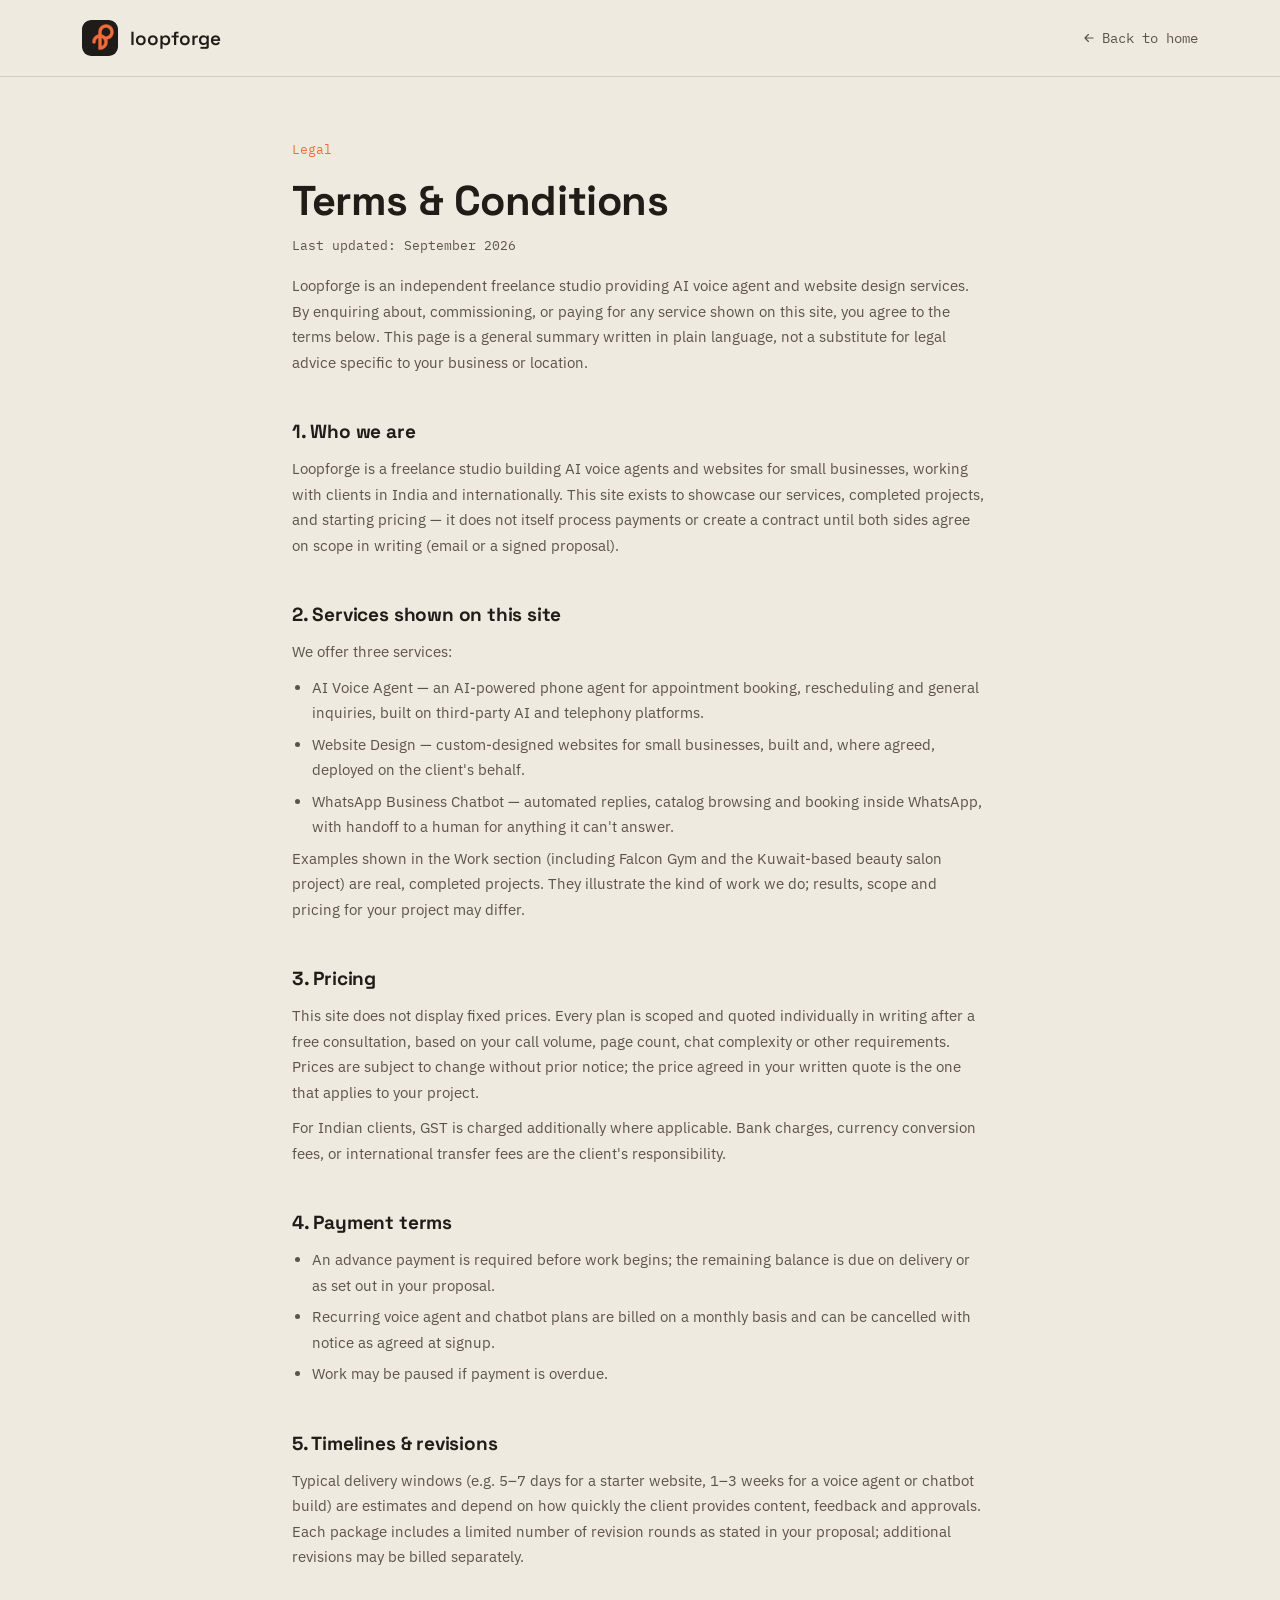
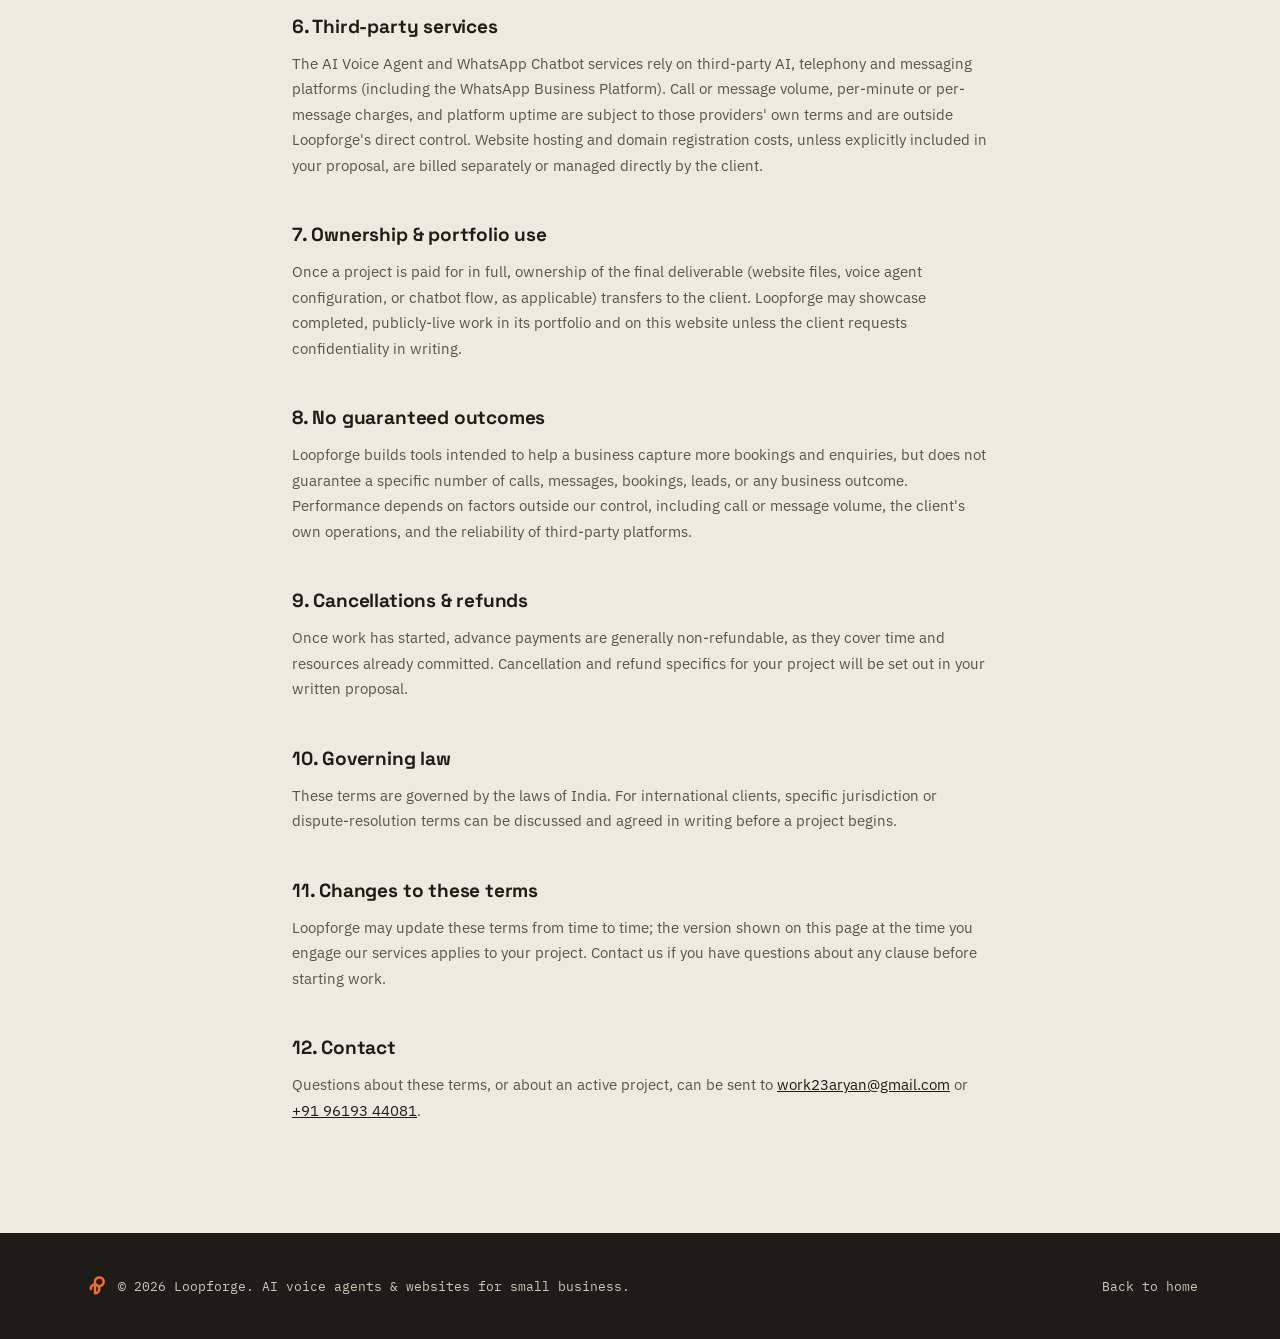
==== terms.html @ e106401a "Add Loop-Forge.ai website files" ====
<!doctype html>
<html lang="en">
<head>
<meta charset="utf-8">
<meta name="viewport" content="width=device-width, initial-scale=1">
<title>Terms &amp; Conditions — Loopforge</title>
<meta name="robots" content="index, follow">
<link rel="icon" href="images/logo.png">
<link rel="preconnect" href="https://fonts.googleapis.com">
<link href="https://fonts.googleapis.com/css2?family=Space+Grotesk:wght@500;600;700&family=IBM+Plex+Sans:wght@400;500;600&family=IBM+Plex+Mono:wght@400;500&display=swap" rel="stylesheet">
<link rel="stylesheet" href="styles.css">
<style>
  h2.tsec{font-size:19px;margin-bottom:12px;margin-top:44px;font-family:'Space Grotesk',sans-serif;}
  p.tbody{font-size:15px;line-height:1.7;color:var(--ink-soft);margin-bottom:10px;}
  ul.tlist{margin:10px 0 0;padding-left:20px;}
  ul.tlist li{font-size:15px;line-height:1.7;color:var(--ink-soft);margin-bottom:6px;}
</style>
</head>
<body>

<header class="lf-nav">
  <div class="wrap" style="display:flex;align-items:center;justify-content:space-between;height:76px;">
    <a href="index.html" style="display:flex;align-items:center;gap:12px;">
      <img src="images/logo.png" alt="Loopforge" width="36" height="36" style="border-radius:9px;">
      <span style="font-family:'Space Grotesk',sans-serif;font-weight:600;font-size:19px;color:var(--ink);">loopforge</span>
    </a>
    <a href="index.html" class="mono" style="font-size:13.5px;color:var(--ink-soft);display:flex;align-items:center;gap:6px;">
      <svg width="14" height="14" viewBox="0 0 24 24" fill="none"><path d="M19 12H5M5 12l6-6M5 12l6 6" stroke="currentColor" stroke-width="2" stroke-linecap="round" stroke-linejoin="round"/></svg>
      Back to home
    </a>
  </div>
</header>

<main class="wrap-narrow" style="padding-top:64px;padding-bottom:100px;">
  <p class="eyebrow" style="margin-bottom:16px;">Legal</p>
  <h1 style="font-size:clamp(1.8rem,3vw + 1rem,2.6rem);margin-bottom:10px;">Terms &amp; Conditions</h1>
  <p class="mono" style="font-size:12.5px;color:var(--ink-soft);margin-bottom:6px;">Last updated: September 2026</p>
  <p class="tbody" style="margin-top:20px;">Loopforge is an independent freelance studio providing AI voice agent and website design services. By enquiring about, commissioning, or paying for any service shown on this site, you agree to the terms below. This page is a general summary written in plain language, not a substitute for legal advice specific to your business or location.</p>

  <h2 class="tsec">1. Who we are</h2>
  <p class="tbody">Loopforge is a freelance studio building AI voice agents and websites for small businesses, working with clients in India and internationally. This site exists to showcase our services, completed projects, and starting pricing — it does not itself process payments or create a contract until both sides agree on scope in writing (email or a signed proposal).</p>

  <h2 class="tsec">2. Services shown on this site</h2>
  <p class="tbody">We offer three services:</p>
  <ul class="tlist">
    <li>AI Voice Agent — an AI-powered phone agent for appointment booking, rescheduling and general inquiries, built on third-party AI and telephony platforms.</li>
    <li>Website Design — custom-designed websites for small businesses, built and, where agreed, deployed on the client's behalf.</li>
    <li>WhatsApp Business Chatbot — automated replies, catalog browsing and booking inside WhatsApp, with handoff to a human for anything it can't answer.</li>
  </ul>
  <p class="tbody">Examples shown in the Work section (including Falcon Gym and the Kuwait-based beauty salon project) are real, completed projects. They illustrate the kind of work we do; results, scope and pricing for your project may differ.</p>

  <h2 class="tsec">3. Pricing</h2>
  <p class="tbody">This site does not display fixed prices. Every plan is scoped and quoted individually in writing after a free consultation, based on your call volume, page count, chat complexity or other requirements. Prices are subject to change without prior notice; the price agreed in your written quote is the one that applies to your project.</p>
  <p class="tbody">For Indian clients, GST is charged additionally where applicable. Bank charges, currency conversion fees, or international transfer fees are the client's responsibility.</p>

  <h2 class="tsec">4. Payment terms</h2>
  <ul class="tlist">
    <li>An advance payment is required before work begins; the remaining balance is due on delivery or as set out in your proposal.</li>
    <li>Recurring voice agent and chatbot plans are billed on a monthly basis and can be cancelled with notice as agreed at signup.</li>
    <li>Work may be paused if payment is overdue.</li>
  </ul>

  <h2 class="tsec">5. Timelines &amp; revisions</h2>
  <p class="tbody">Typical delivery windows (e.g. 5–7 days for a starter website, 1–3 weeks for a voice agent or chatbot build) are estimates and depend on how quickly the client provides content, feedback and approvals. Each package includes a limited number of revision rounds as stated in your proposal; additional revisions may be billed separately.</p>

  <h2 class="tsec">6. Third-party services</h2>
  <p class="tbody">The AI Voice Agent and WhatsApp Chatbot services rely on third-party AI, telephony and messaging platforms (including the WhatsApp Business Platform). Call or message volume, per-minute or per-message charges, and platform uptime are subject to those providers' own terms and are outside Loopforge's direct control. Website hosting and domain registration costs, unless explicitly included in your proposal, are billed separately or managed directly by the client.</p>

  <h2 class="tsec">7. Ownership &amp; portfolio use</h2>
  <p class="tbody">Once a project is paid for in full, ownership of the final deliverable (website files, voice agent configuration, or chatbot flow, as applicable) transfers to the client. Loopforge may showcase completed, publicly-live work in its portfolio and on this website unless the client requests confidentiality in writing.</p>

  <h2 class="tsec">8. No guaranteed outcomes</h2>
  <p class="tbody">Loopforge builds tools intended to help a business capture more bookings and enquiries, but does not guarantee a specific number of calls, messages, bookings, leads, or any business outcome. Performance depends on factors outside our control, including call or message volume, the client's own operations, and the reliability of third-party platforms.</p>

  <h2 class="tsec">9. Cancellations &amp; refunds</h2>
  <p class="tbody">Once work has started, advance payments are generally non-refundable, as they cover time and resources already committed. Cancellation and refund specifics for your project will be set out in your written proposal.</p>

  <h2 class="tsec">10. Governing law</h2>
  <p class="tbody">These terms are governed by the laws of India. For international clients, specific jurisdiction or dispute-resolution terms can be discussed and agreed in writing before a project begins.</p>

  <h2 class="tsec">11. Changes to these terms</h2>
  <p class="tbody">Loopforge may update these terms from time to time; the version shown on this page at the time you engage our services applies to your project. Contact us if you have questions about any clause before starting work.</p>

  <h2 class="tsec">12. Contact</h2>
  <p class="tbody">Questions about these terms, or about an active project, can be sent to <a href="mailto:work23aryan@gmail.com" style="text-decoration:underline;color:var(--ink);">work23aryan@gmail.com</a> or <a href="tel:+919619344081" style="text-decoration:underline;color:var(--ink);">+91 96193 44081</a>.</p>
</main>

<footer style="background:var(--ember);padding:40px 0;">
  <div class="wrap" style="display:flex;justify-content:space-between;align-items:center;flex-wrap:wrap;gap:16px;">
    <div style="display:flex;align-items:center;gap:10px;">
      <img src="images/logo.png" alt="Loopforge" width="26" height="26" style="border-radius:7px;">
      <span class="mono" style="font-size:13px;color:var(--bone-soft);">© 2026 Loopforge. AI voice agents &amp; websites for small business.</span>
    </div>
    <a href="index.html" class="mono" style="font-size:12.5px;color:var(--bone-soft);">Back to home</a>
  </div>
</footer>

<script src="script.js"></script>
</body>
</html>
---- styles.css ----
/* ==========================================================================
   Loopforge — stylesheet
   ========================================================================== */

:root{
  --ember:#1F1B18;
  --ember-2:#282320;
  --ember-3:#332C27;
  --paper:#EFEAE0;
  --paper-2:#E4DCCB;
  --card:#FBF9F3;
  --forge:#F26B3A;
  --forge-dim:#C8512A;
  --sun:#C99A3E;
  --sun-dim:#B08430;
  --signal:#2F8F7C;
  --signal-bright:#4FB8A2;
  --ink:#211C18;
  --ink-soft:#5B534B;
  --bone:#F7F4EC;
  --bone-soft:#CFC7BA;
  --line-dark:rgba(247,244,236,0.14);
  --line-light:rgba(33,28,24,0.14);
  --radius:14px;
}

html[data-theme="dark"]{
  --ember:#141110;
  --ember-2:#1C1815;
  --ember-3:#26201B;
  --paper:#201A16;
  --paper-2:#170F0A;
  --card:#2C251F;
  --ink:#F3EEE4;
  --ink-soft:#B9AFA0;
  --line-light:rgba(247,244,236,0.14);
  --line-dark:rgba(247,244,236,0.08);
}

*{box-sizing:border-box;}

html{scroll-behavior:smooth;}

body{
  margin:0;
  background:var(--paper);
  color:var(--ink);
  font-family:'IBM Plex Sans',sans-serif;
}

/* smooth crossfade between light/dark */
body, body *{
  transition:background-color .35s ease, border-color .35s ease, color .35s ease, box-shadow .35s ease;
}

h1,h2,h3,h4{font-family:'Space Grotesk',sans-serif;margin:0;letter-spacing:-0.01em;}
p{margin:0;}
a{color:inherit;text-decoration:none;}
img{max-width:100%;display:block;}
.mono{font-family:'IBM Plex Mono',monospace;}
button{font-family:'IBM Plex Sans',sans-serif;cursor:pointer;}
::selection{background:var(--forge);color:var(--bone);}

.wrap{max-width:1180px;margin:0 auto;padding-left:32px;padding-right:32px;}
.wrap-narrow{max-width:760px;margin:0 auto;padding-left:32px;padding-right:32px;}
.eyebrow{font-family:'IBM Plex Mono',monospace;font-size:13px;color:var(--forge);}

/* buttons */
.btn{display:inline-flex;align-items:center;justify-content:center;gap:8px;padding:14px 26px;border-radius:999px;font-size:15px;font-weight:600;border:1.5px solid transparent;white-space:nowrap;transition:transform .15s ease;}
.btn:active{transform:scale(0.97);}
.btn-forge{background:var(--forge);color:var(--bone);}
.btn-signal{background:var(--signal);color:var(--bone);}
.btn-sun{background:var(--sun);color:var(--bone);}
.btn-ghost-dark{background:transparent;color:var(--bone);border-color:var(--line-dark);}
.btn-ghost-light{background:transparent;color:var(--ink);border-color:var(--line-light);}

/* form inputs */
.lf-input{
  padding:14px 16px;border-radius:14px;border:1.5px solid var(--line-light);
  font-size:15px;font-family:'IBM Plex Sans',sans-serif;
  background:var(--card);color:var(--ink);
  transition:box-shadow .2s ease,border-color .2s ease,background-color .3s ease,color .3s ease;
}
.lf-input:focus{outline:none;border-color:var(--forge);box-shadow:0 0 0 4px rgba(242,107,58,0.15);}

/* nav */
.lf-nav{position:sticky;top:0;z-index:40;backdrop-filter:blur(8px);border-bottom:1px solid var(--line-light);background:rgba(239,234,224,0.92);}
html[data-theme="dark"] .lf-nav{background:rgba(32,26,22,0.85);}
.lf-navlink{color:var(--ink);opacity:0.75;}
.lf-navlink:hover{opacity:1;}
.lf-theme-toggle{width:38px;height:38px;border-radius:50%;border:1px solid var(--line-light);background:var(--card);display:flex;align-items:center;justify-content:center;flex-shrink:0;}
.lf-theme-toggle svg{display:block;}
.lf-theme-toggle .lf-icon-moon{display:none;}
html[data-theme="dark"] .lf-theme-toggle .lf-icon-sun{display:none;}
html[data-theme="dark"] .lf-theme-toggle .lf-icon-moon{display:block;}

/* hero mark spin */
.lf-spin{animation:lf-rotate 26s linear infinite;}
@keyframes lf-rotate{from{transform:rotate(0deg);}to{transform:rotate(360deg);}}

/* live pulsing dot */
.lf-live-dot{width:7px;height:7px;border-radius:50%;background:#3ecf8e;position:relative;flex-shrink:0;display:inline-block;}
.lf-live-dot::after{content:'';position:absolute;inset:-5px;border-radius:50%;background:#3ecf8e;opacity:0.55;animation:lf-pulse 1.8s ease-out infinite;}
@keyframes lf-pulse{0%{transform:scale(0.5);opacity:0.55;}100%{transform:scale(2.6);opacity:0;}}

/* work cards */
.lf-work-card{transition:transform .3s ease,box-shadow .3s ease;}
.lf-work-card:hover{transform:translateY(-6px);box-shadow:0 24px 48px -20px rgba(0,0,0,0.4);}

/* incoming-call ring pulse */
.lf-ring{position:absolute;inset:0;border-radius:50%;border:1.5px solid var(--signal-bright);opacity:0;animation:lf-ring-pulse 2.2s ease-out infinite;}
.lf-ring-2{animation-delay:1.1s;}
@keyframes lf-ring-pulse{0%{transform:scale(1);opacity:0.7;}100%{transform:scale(2.1);opacity:0;}}

/* contact form progress segments */
.lf-seg{flex:1;height:5px;border-radius:999px;background:var(--line-light);overflow:hidden;position:relative;}
.lf-seg-fill{position:absolute;top:0;left:0;bottom:0;width:0%;border-radius:999px;background:var(--forge);transition:width .4s cubic-bezier(0.22,1,0.36,1);}
.lf-seg-fill.filled{width:100%;}

.lf-preview-strip{display:flex;align-items:center;gap:10px;padding:13px 15px;border-radius:14px;background:var(--paper);border:1px solid var(--line-light);transition:background .3s ease,border-color .3s ease;}
.lf-preview-strip.filled{background:rgba(242,107,58,0.08);border-color:rgba(242,107,58,0.35);}
.lf-preview-badge{width:24px;height:24px;border-radius:50%;flex-shrink:0;display:flex;align-items:center;justify-content:center;background:var(--line-light);transition:background .3s ease;}
.lf-preview-badge.filled{background:var(--forge);}
.lf-preview-badge svg path{stroke:#9A9186;transition:stroke .3s ease;}
.lf-preview-badge.filled svg path{stroke:#F7F4EC;}

@media (prefers-reduced-motion: reduce){
  .lf-spin,.lf-live-dot::after,.lf-ring{animation:none;}
  .lf-work-card:hover{transform:none;}
}

@media (max-width:900px){
  .lf-hero-grid{grid-template-columns:1fr !important;}
  .lf-hero-grid > div:last-child{margin-top:8px;}
  .lf-service-grid{grid-template-columns:1fr !important;}
  .lf-steps{grid-template-columns:1fr 1fr !important;row-gap:32px;}
  .lf-pricing-grid{grid-template-columns:1fr !important;}
  .lf-work-grid{grid-template-columns:1fr !important;}
  .lf-footer-grid{grid-template-columns:1fr 1fr !important;row-gap:36px;}
}
@media (max-width:860px){
  .wrap,.wrap-narrow{padding-left:20px;padding-right:20px;}
}
@media (max-width:760px){
  .lf-nav-links{display:none;}
}
@media (max-width:640px){
  .lf-contact-grid{grid-template-columns:1fr !important;}
  .lf-steps{grid-template-columns:1fr !important;}
  .lf-footer-grid{grid-template-columns:1fr !important;}
}
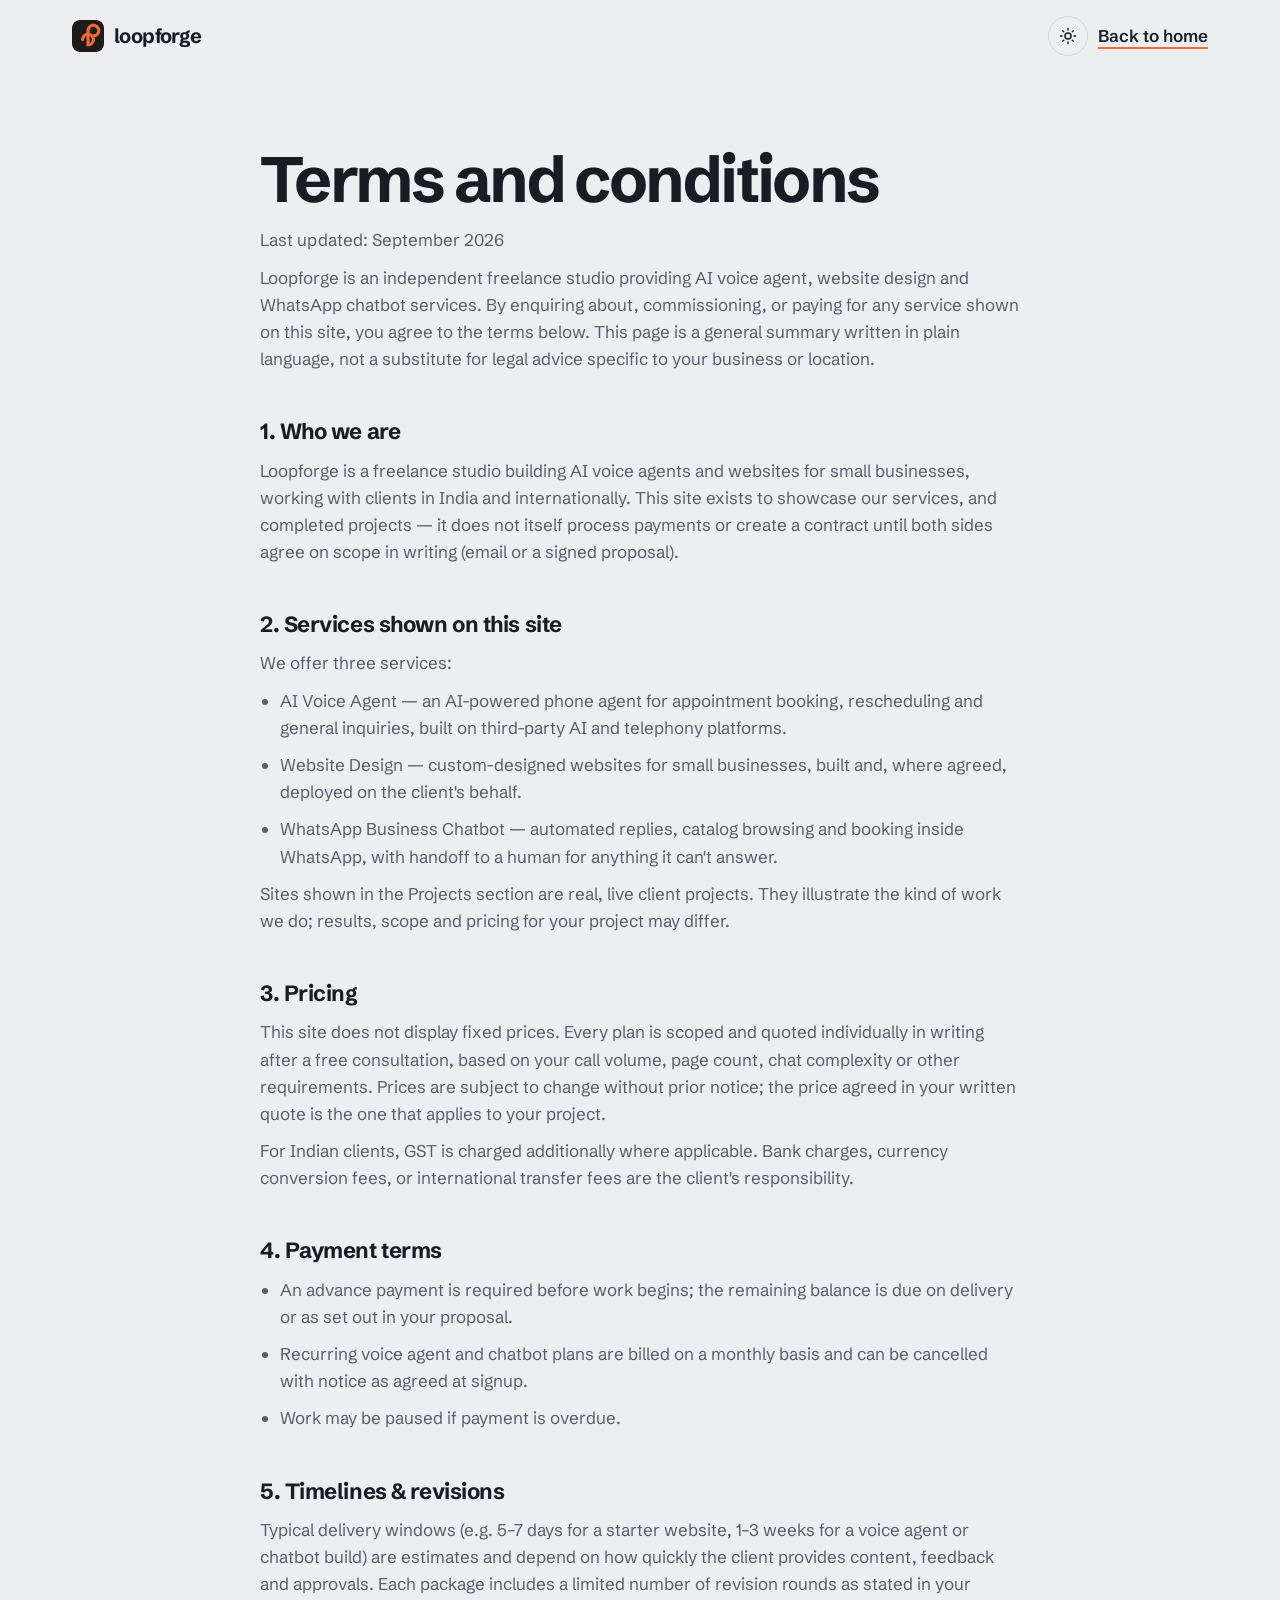
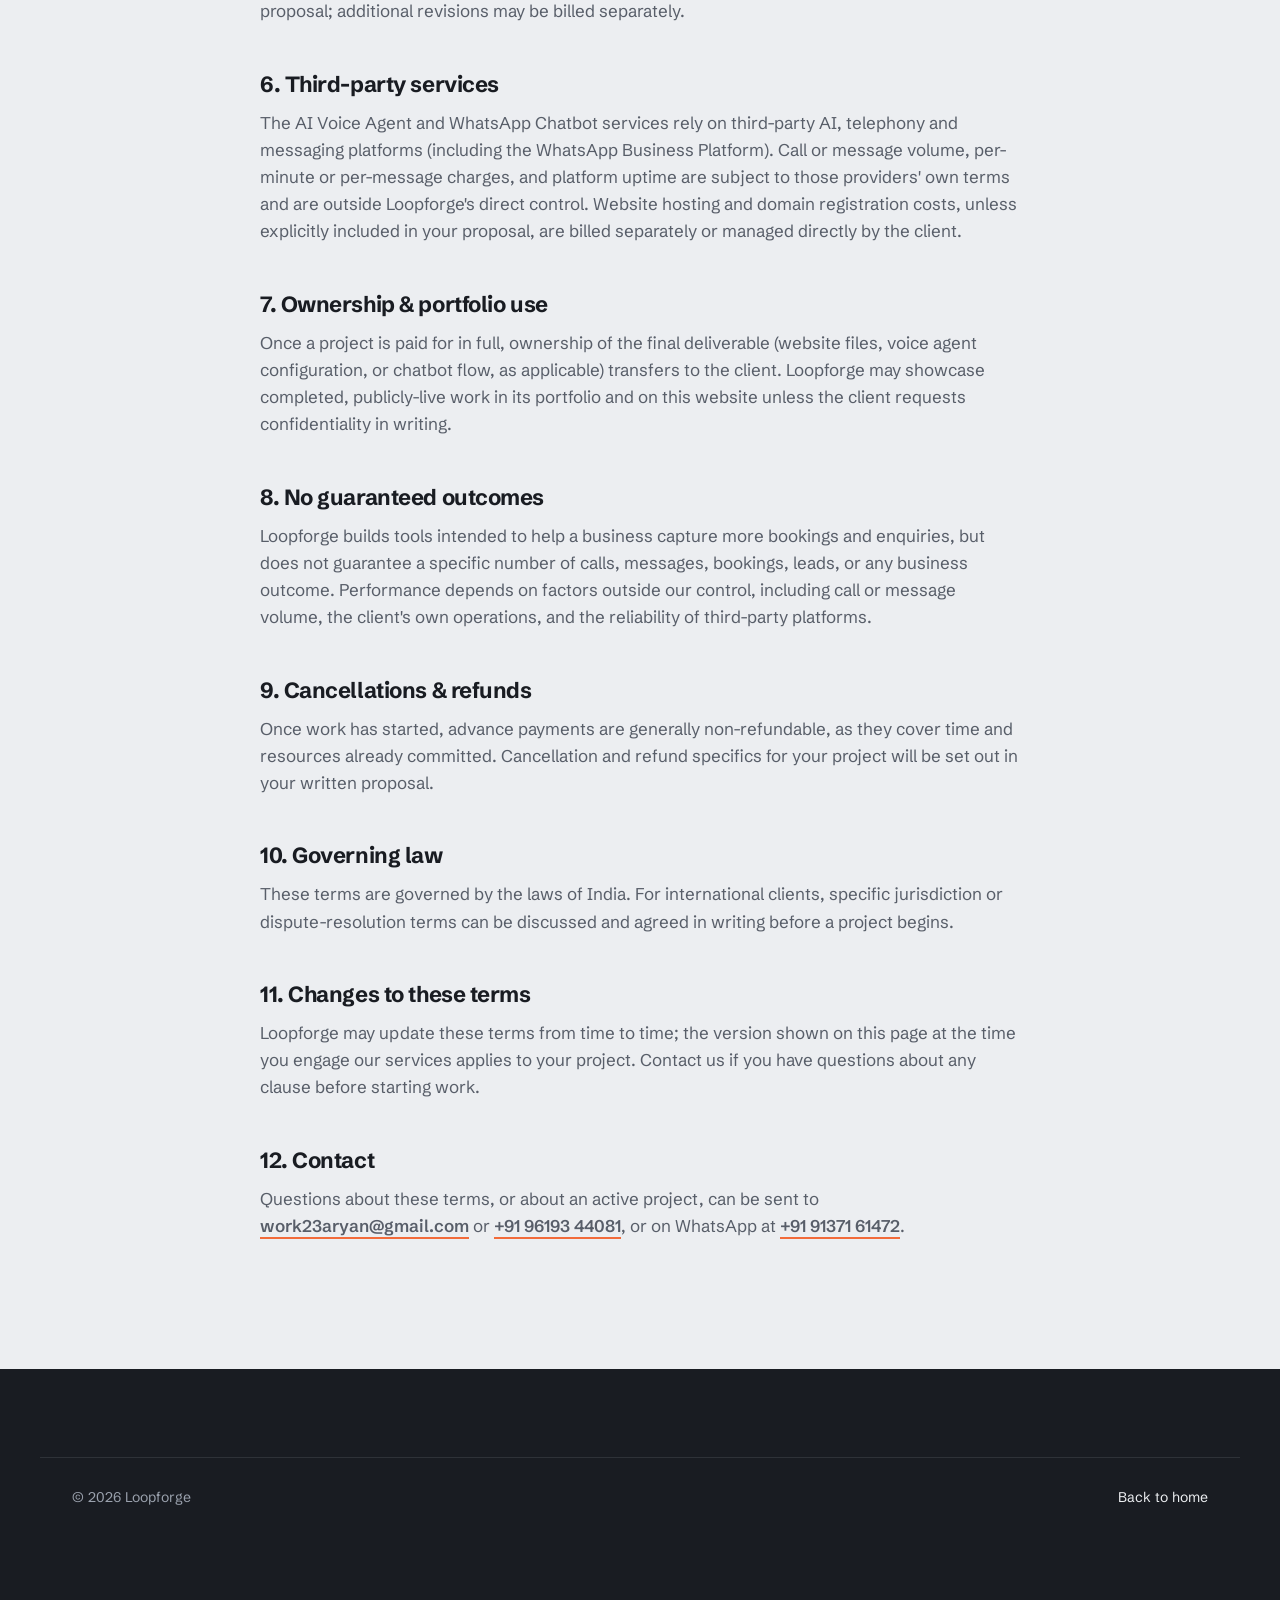
==== commit 5060d7bd: "Redesign site, add live projects, WhatsApp enquiries and SEO/GEO - New minimal design, booking-first" ====
--- a/terms.html
+++ b/terms.html
@@ -3,95 +3,96 @@
 <head>
 <meta charset="utf-8">
 <meta name="viewport" content="width=device-width, initial-scale=1">
-<title>Terms &amp; Conditions — Loopforge</title>
+<title>Terms and Conditions | Loopforge</title>
+<meta name="description" content="Plain-language terms for Loopforge AI voice agent, website design and WhatsApp chatbot projects: pricing, payment, timelines, ownership and refunds.">
+<link rel="canonical" href="https://loopforge.ai/terms.html">
 <meta name="robots" content="index, follow">
-<link rel="icon" href="images/logo.png">
+<link rel="icon" href="images/logo.png" type="image/png">
 <link rel="preconnect" href="https://fonts.googleapis.com">
-<link href="https://fonts.googleapis.com/css2?family=Space+Grotesk:wght@500;600;700&family=IBM+Plex+Sans:wght@400;500;600&family=IBM+Plex+Mono:wght@400;500&display=swap" rel="stylesheet">
+<link rel="preconnect" href="https://fonts.gstatic.com" crossorigin>
+<link href="https://fonts.googleapis.com/css2?family=Schibsted+Grotesk:wght@400;500;600;700;800&display=swap" rel="stylesheet">
 <link rel="stylesheet" href="styles.css">
-<style>
-  h2.tsec{font-size:19px;margin-bottom:12px;margin-top:44px;font-family:'Space Grotesk',sans-serif;}
-  p.tbody{font-size:15px;line-height:1.7;color:var(--ink-soft);margin-bottom:10px;}
-  ul.tlist{margin:10px 0 0;padding-left:20px;}
-  ul.tlist li{font-size:15px;line-height:1.7;color:var(--ink-soft);margin-bottom:6px;}
-</style>
+<script>
+  (function () {
+    var t = null;
+    try { t = localStorage.getItem("loopforge-theme"); } catch (e) {}
+    if (t !== "dark" && t !== "light") t = matchMedia("(prefers-color-scheme: dark)").matches ? "dark" : "light";
+    document.documentElement.setAttribute("data-theme", t);
+  })();
+</script>
 </head>
 <body>
 
-<header class="lf-nav">
-  <div class="wrap" style="display:flex;align-items:center;justify-content:space-between;height:76px;">
-    <a href="index.html" style="display:flex;align-items:center;gap:12px;">
-      <img src="images/logo.png" alt="Loopforge" width="36" height="36" style="border-radius:9px;">
-      <span style="font-family:'Space Grotesk',sans-serif;font-weight:600;font-size:19px;color:var(--ink);">loopforge</span>
-    </a>
-    <a href="index.html" class="mono" style="font-size:13.5px;color:var(--ink-soft);display:flex;align-items:center;gap:6px;">
-      <svg width="14" height="14" viewBox="0 0 24 24" fill="none"><path d="M19 12H5M5 12l6-6M5 12l6 6" stroke="currentColor" stroke-width="2" stroke-linecap="round" stroke-linejoin="round"/></svg>
-      Back to home
-    </a>
+<header class="nav">
+  <div class="wrap nav-inner">
+    <a href="index.html" class="brand" aria-label="Loopforge home"><img src="images/logo.png" alt="" width="32" height="32">loopforge</a>
+    <div class="nav-actions">
+      <button type="button" id="theme-toggle" class="theme-toggle" aria-label="Switch light or dark theme">
+        <svg class="i-sun" width="18" height="18" viewBox="0 0 24 24" fill="none" stroke="currentColor" stroke-width="2" stroke-linecap="round" stroke-linejoin="round" aria-hidden="true"><circle cx="12" cy="12" r="4" /><path d="M12 2v2" /><path d="M12 20v2" /><path d="m4.93 4.93 1.41 1.41" /><path d="m17.66 17.66 1.41 1.41" /><path d="M2 12h2" /><path d="M20 12h2" /><path d="m6.34 17.66-1.41 1.41" /><path d="m19.07 4.93-1.41 1.41" /></svg>
+        <svg class="i-moon" width="18" height="18" viewBox="0 0 24 24" fill="none" stroke="currentColor" stroke-width="2" stroke-linecap="round" stroke-linejoin="round" aria-hidden="true"><path d="M12 3a6 6 0 0 0 9 9 9 9 0 1 1-9-9Z" /></svg>
+      </button>
+      <a href="index.html" class="link">Back to home</a>
+    </div>
   </div>
 </header>
 
-<main class="wrap-narrow" style="padding-top:64px;padding-bottom:100px;">
-  <p class="eyebrow" style="margin-bottom:16px;">Legal</p>
-  <h1 style="font-size:clamp(1.8rem,3vw + 1rem,2.6rem);margin-bottom:10px;">Terms &amp; Conditions</h1>
-  <p class="mono" style="font-size:12.5px;color:var(--ink-soft);margin-bottom:6px;">Last updated: September 2026</p>
-  <p class="tbody" style="margin-top:20px;">Loopforge is an independent freelance studio providing AI voice agent and website design services. By enquiring about, commissioning, or paying for any service shown on this site, you agree to the terms below. This page is a general summary written in plain language, not a substitute for legal advice specific to your business or location.</p>
+<main class="wrap narrow legal">
+  <h1>Terms and conditions</h1>
+  <p>Last updated: September 2026</p>
+  <p>Loopforge is an independent freelance studio providing AI voice agent, website design and WhatsApp chatbot services. By enquiring about, commissioning, or paying for any service shown on this site, you agree to the terms below. This page is a general summary written in plain language, not a substitute for legal advice specific to your business or location.</p>
 
-  <h2 class="tsec">1. Who we are</h2>
-  <p class="tbody">Loopforge is a freelance studio building AI voice agents and websites for small businesses, working with clients in India and internationally. This site exists to showcase our services, completed projects, and starting pricing — it does not itself process payments or create a contract until both sides agree on scope in writing (email or a signed proposal).</p>
+  <h2>1. Who we are</h2>
+  <p>Loopforge is a freelance studio building AI voice agents and websites for small businesses, working with clients in India and internationally. This site exists to showcase our services, and completed projects — it does not itself process payments or create a contract until both sides agree on scope in writing (email or a signed proposal).</p>
 
-  <h2 class="tsec">2. Services shown on this site</h2>
-  <p class="tbody">We offer three services:</p>
-  <ul class="tlist">
+  <h2>2. Services shown on this site</h2>
+  <p>We offer three services:</p>
+  <ul>
     <li>AI Voice Agent — an AI-powered phone agent for appointment booking, rescheduling and general inquiries, built on third-party AI and telephony platforms.</li>
     <li>Website Design — custom-designed websites for small businesses, built and, where agreed, deployed on the client's behalf.</li>
     <li>WhatsApp Business Chatbot — automated replies, catalog browsing and booking inside WhatsApp, with handoff to a human for anything it can't answer.</li>
   </ul>
-  <p class="tbody">Examples shown in the Work section (including Falcon Gym and the Kuwait-based beauty salon project) are real, completed projects. They illustrate the kind of work we do; results, scope and pricing for your project may differ.</p>
+  <p>Sites shown in the Projects section are real, live client projects. They illustrate the kind of work we do; results, scope and pricing for your project may differ.</p>
 
-  <h2 class="tsec">3. Pricing</h2>
-  <p class="tbody">This site does not display fixed prices. Every plan is scoped and quoted individually in writing after a free consultation, based on your call volume, page count, chat complexity or other requirements. Prices are subject to change without prior notice; the price agreed in your written quote is the one that applies to your project.</p>
-  <p class="tbody">For Indian clients, GST is charged additionally where applicable. Bank charges, currency conversion fees, or international transfer fees are the client's responsibility.</p>
+  <h2>3. Pricing</h2>
+  <p>This site does not display fixed prices. Every plan is scoped and quoted individually in writing after a free consultation, based on your call volume, page count, chat complexity or other requirements. Prices are subject to change without prior notice; the price agreed in your written quote is the one that applies to your project.</p>
+  <p>For Indian clients, GST is charged additionally where applicable. Bank charges, currency conversion fees, or international transfer fees are the client's responsibility.</p>
 
-  <h2 class="tsec">4. Payment terms</h2>
-  <ul class="tlist">
+  <h2>4. Payment terms</h2>
+  <ul>
     <li>An advance payment is required before work begins; the remaining balance is due on delivery or as set out in your proposal.</li>
     <li>Recurring voice agent and chatbot plans are billed on a monthly basis and can be cancelled with notice as agreed at signup.</li>
     <li>Work may be paused if payment is overdue.</li>
   </ul>
 
-  <h2 class="tsec">5. Timelines &amp; revisions</h2>
-  <p class="tbody">Typical delivery windows (e.g. 5–7 days for a starter website, 1–3 weeks for a voice agent or chatbot build) are estimates and depend on how quickly the client provides content, feedback and approvals. Each package includes a limited number of revision rounds as stated in your proposal; additional revisions may be billed separately.</p>
+  <h2>5. Timelines &amp; revisions</h2>
+  <p>Typical delivery windows (e.g. 5–7 days for a starter website, 1–3 weeks for a voice agent or chatbot build) are estimates and depend on how quickly the client provides content, feedback and approvals. Each package includes a limited number of revision rounds as stated in your proposal; additional revisions may be billed separately.</p>
 
-  <h2 class="tsec">6. Third-party services</h2>
-  <p class="tbody">The AI Voice Agent and WhatsApp Chatbot services rely on third-party AI, telephony and messaging platforms (including the WhatsApp Business Platform). Call or message volume, per-minute or per-message charges, and platform uptime are subject to those providers' own terms and are outside Loopforge's direct control. Website hosting and domain registration costs, unless explicitly included in your proposal, are billed separately or managed directly by the client.</p>
+  <h2>6. Third-party services</h2>
+  <p>The AI Voice Agent and WhatsApp Chatbot services rely on third-party AI, telephony and messaging platforms (including the WhatsApp Business Platform). Call or message volume, per-minute or per-message charges, and platform uptime are subject to those providers' own terms and are outside Loopforge's direct control. Website hosting and domain registration costs, unless explicitly included in your proposal, are billed separately or managed directly by the client.</p>
 
-  <h2 class="tsec">7. Ownership &amp; portfolio use</h2>
-  <p class="tbody">Once a project is paid for in full, ownership of the final deliverable (website files, voice agent configuration, or chatbot flow, as applicable) transfers to the client. Loopforge may showcase completed, publicly-live work in its portfolio and on this website unless the client requests confidentiality in writing.</p>
+  <h2>7. Ownership &amp; portfolio use</h2>
+  <p>Once a project is paid for in full, ownership of the final deliverable (website files, voice agent configuration, or chatbot flow, as applicable) transfers to the client. Loopforge may showcase completed, publicly-live work in its portfolio and on this website unless the client requests confidentiality in writing.</p>
 
-  <h2 class="tsec">8. No guaranteed outcomes</h2>
-  <p class="tbody">Loopforge builds tools intended to help a business capture more bookings and enquiries, but does not guarantee a specific number of calls, messages, bookings, leads, or any business outcome. Performance depends on factors outside our control, including call or message volume, the client's own operations, and the reliability of third-party platforms.</p>
+  <h2>8. No guaranteed outcomes</h2>
+  <p>Loopforge builds tools intended to help a business capture more bookings and enquiries, but does not guarantee a specific number of calls, messages, bookings, leads, or any business outcome. Performance depends on factors outside our control, including call or message volume, the client's own operations, and the reliability of third-party platforms.</p>
 
-  <h2 class="tsec">9. Cancellations &amp; refunds</h2>
-  <p class="tbody">Once work has started, advance payments are generally non-refundable, as they cover time and resources already committed. Cancellation and refund specifics for your project will be set out in your written proposal.</p>
+  <h2>9. Cancellations &amp; refunds</h2>
+  <p>Once work has started, advance payments are generally non-refundable, as they cover time and resources already committed. Cancellation and refund specifics for your project will be set out in your written proposal.</p>
 
-  <h2 class="tsec">10. Governing law</h2>
-  <p class="tbody">These terms are governed by the laws of India. For international clients, specific jurisdiction or dispute-resolution terms can be discussed and agreed in writing before a project begins.</p>
+  <h2>10. Governing law</h2>
+  <p>These terms are governed by the laws of India. For international clients, specific jurisdiction or dispute-resolution terms can be discussed and agreed in writing before a project begins.</p>
 
-  <h2 class="tsec">11. Changes to these terms</h2>
-  <p class="tbody">Loopforge may update these terms from time to time; the version shown on this page at the time you engage our services applies to your project. Contact us if you have questions about any clause before starting work.</p>
+  <h2>11. Changes to these terms</h2>
+  <p>Loopforge may update these terms from time to time; the version shown on this page at the time you engage our services applies to your project. Contact us if you have questions about any clause before starting work.</p>
 
-  <h2 class="tsec">12. Contact</h2>
-  <p class="tbody">Questions about these terms, or about an active project, can be sent to <a href="mailto:work23aryan@gmail.com" style="text-decoration:underline;color:var(--ink);">work23aryan@gmail.com</a> or <a href="tel:+919619344081" style="text-decoration:underline;color:var(--ink);">+91 96193 44081</a>.</p>
+  <h2>12. Contact</h2>
+  <p>Questions about these terms, or about an active project, can be sent to <a class="link" href="mailto:work23aryan@gmail.com">work23aryan@gmail.com</a> or <a class="link" href="tel:+919619344081">+91 96193 44081</a>, or on WhatsApp at <a class="link" href="https://wa.me/919137161472" target="_blank" rel="noopener">+91 91371 61472</a>.</p>
 </main>
 
-<footer style="background:var(--ember);padding:40px 0;">
-  <div class="wrap" style="display:flex;justify-content:space-between;align-items:center;flex-wrap:wrap;gap:16px;">
-    <div style="display:flex;align-items:center;gap:10px;">
-      <img src="images/logo.png" alt="Loopforge" width="26" height="26" style="border-radius:7px;">
-      <span class="mono" style="font-size:13px;color:var(--bone-soft);">© 2026 Loopforge. AI voice agents &amp; websites for small business.</span>
-    </div>
-    <a href="index.html" class="mono" style="font-size:12.5px;color:var(--bone-soft);">Back to home</a>
+<footer class="footer">
+  <div class="wrap footer-bottom">
+    <span>© 2026 Loopforge</span>
+    <a href="index.html">Back to home</a>
   </div>
 </footer>
 
--- a/styles.css
+++ b/styles.css
@@ -1,151 +1,329 @@
 /* ==========================================================================
    Loopforge — stylesheet
+   Palette: fog / graphite / forge orange (from the logo). One family: Schibsted Grotesk.
    ========================================================================== */
 
 :root{
-  --ember:#1F1B18;
-  --ember-2:#282320;
-  --ember-3:#332C27;
-  --paper:#EFEAE0;
-  --paper-2:#E4DCCB;
-  --card:#FBF9F3;
+  --bg:#ECEEF1;
+  --surface:#F7F8FA;
+  --ink:#191C22;
+  --ink-soft:#585E69;
+  --line:rgba(25,28,34,0.12);
   --forge:#F26B3A;
-  --forge-dim:#C8512A;
-  --sun:#C99A3E;
-  --sun-dim:#B08430;
-  --signal:#2F8F7C;
-  --signal-bright:#4FB8A2;
-  --ink:#211C18;
-  --ink-soft:#5B534B;
-  --bone:#F7F4EC;
-  --bone-soft:#CFC7BA;
-  --line-dark:rgba(247,244,236,0.14);
-  --line-light:rgba(33,28,24,0.14);
-  --radius:14px;
-}
-
+  --forge-ink:#C24A1D;      /* orange text on light backgrounds (AA) */
+  --live:#1F9D6B;
+  --call-bg:#191C22;
+  --call-ink:#EDEFF2;
+  --call-soft:#9AA1AD;
+  --call-line:rgba(237,239,242,0.1);
+  --radius:18px;
+  --wrap:1200px;
+  color-scheme:light;
+}
 html[data-theme="dark"]{
-  --ember:#141110;
-  --ember-2:#1C1815;
-  --ember-3:#26201B;
-  --paper:#201A16;
-  --paper-2:#170F0A;
-  --card:#2C251F;
-  --ink:#F3EEE4;
-  --ink-soft:#B9AFA0;
-  --line-light:rgba(247,244,236,0.14);
-  --line-dark:rgba(247,244,236,0.08);
-}
-
-*{box-sizing:border-box;}
-
-html{scroll-behavior:smooth;}
-
+  --bg:#121419;
+  --surface:#1A1D24;
+  --ink:#E9EBEF;
+  --ink-soft:#A0A6B1;
+  --line:rgba(233,235,239,0.12);
+  --forge-ink:#FF8A5C;
+  --call-bg:#1E222A;
+  color-scheme:dark;
+}
+
+*,*::before,*::after{box-sizing:border-box;}
+html{scroll-behavior:smooth;scroll-padding-top:84px;}
 body{
-  margin:0;
-  background:var(--paper);
-  color:var(--ink);
-  font-family:'IBM Plex Sans',sans-serif;
-}
-
-/* smooth crossfade between light/dark */
-body, body *{
-  transition:background-color .35s ease, border-color .35s ease, color .35s ease, box-shadow .35s ease;
-}
-
-h1,h2,h3,h4{font-family:'Space Grotesk',sans-serif;margin:0;letter-spacing:-0.01em;}
-p{margin:0;}
-a{color:inherit;text-decoration:none;}
-img{max-width:100%;display:block;}
-.mono{font-family:'IBM Plex Mono',monospace;}
-button{font-family:'IBM Plex Sans',sans-serif;cursor:pointer;}
-::selection{background:var(--forge);color:var(--bone);}
-
-.wrap{max-width:1180px;margin:0 auto;padding-left:32px;padding-right:32px;}
-.wrap-narrow{max-width:760px;margin:0 auto;padding-left:32px;padding-right:32px;}
-.eyebrow{font-family:'IBM Plex Mono',monospace;font-size:13px;color:var(--forge);}
-
-/* buttons */
-.btn{display:inline-flex;align-items:center;justify-content:center;gap:8px;padding:14px 26px;border-radius:999px;font-size:15px;font-weight:600;border:1.5px solid transparent;white-space:nowrap;transition:transform .15s ease;}
-.btn:active{transform:scale(0.97);}
-.btn-forge{background:var(--forge);color:var(--bone);}
-.btn-signal{background:var(--signal);color:var(--bone);}
-.btn-sun{background:var(--sun);color:var(--bone);}
-.btn-ghost-dark{background:transparent;color:var(--bone);border-color:var(--line-dark);}
-.btn-ghost-light{background:transparent;color:var(--ink);border-color:var(--line-light);}
-
-/* form inputs */
-.lf-input{
-  padding:14px 16px;border-radius:14px;border:1.5px solid var(--line-light);
-  font-size:15px;font-family:'IBM Plex Sans',sans-serif;
-  background:var(--card);color:var(--ink);
-  transition:box-shadow .2s ease,border-color .2s ease,background-color .3s ease,color .3s ease;
-}
-.lf-input:focus{outline:none;border-color:var(--forge);box-shadow:0 0 0 4px rgba(242,107,58,0.15);}
-
-/* nav */
-.lf-nav{position:sticky;top:0;z-index:40;backdrop-filter:blur(8px);border-bottom:1px solid var(--line-light);background:rgba(239,234,224,0.92);}
-html[data-theme="dark"] .lf-nav{background:rgba(32,26,22,0.85);}
-.lf-navlink{color:var(--ink);opacity:0.75;}
-.lf-navlink:hover{opacity:1;}
-.lf-theme-toggle{width:38px;height:38px;border-radius:50%;border:1px solid var(--line-light);background:var(--card);display:flex;align-items:center;justify-content:center;flex-shrink:0;}
-.lf-theme-toggle svg{display:block;}
-.lf-theme-toggle .lf-icon-moon{display:none;}
-html[data-theme="dark"] .lf-theme-toggle .lf-icon-sun{display:none;}
-html[data-theme="dark"] .lf-theme-toggle .lf-icon-moon{display:block;}
-
-/* hero mark spin */
-.lf-spin{animation:lf-rotate 26s linear infinite;}
-@keyframes lf-rotate{from{transform:rotate(0deg);}to{transform:rotate(360deg);}}
-
-/* live pulsing dot */
-.lf-live-dot{width:7px;height:7px;border-radius:50%;background:#3ecf8e;position:relative;flex-shrink:0;display:inline-block;}
-.lf-live-dot::after{content:'';position:absolute;inset:-5px;border-radius:50%;background:#3ecf8e;opacity:0.55;animation:lf-pulse 1.8s ease-out infinite;}
-@keyframes lf-pulse{0%{transform:scale(0.5);opacity:0.55;}100%{transform:scale(2.6);opacity:0;}}
-
-/* work cards */
-.lf-work-card{transition:transform .3s ease,box-shadow .3s ease;}
-.lf-work-card:hover{transform:translateY(-6px);box-shadow:0 24px 48px -20px rgba(0,0,0,0.4);}
-
-/* incoming-call ring pulse */
-.lf-ring{position:absolute;inset:0;border-radius:50%;border:1.5px solid var(--signal-bright);opacity:0;animation:lf-ring-pulse 2.2s ease-out infinite;}
-.lf-ring-2{animation-delay:1.1s;}
-@keyframes lf-ring-pulse{0%{transform:scale(1);opacity:0.7;}100%{transform:scale(2.1);opacity:0;}}
-
-/* contact form progress segments */
-.lf-seg{flex:1;height:5px;border-radius:999px;background:var(--line-light);overflow:hidden;position:relative;}
-.lf-seg-fill{position:absolute;top:0;left:0;bottom:0;width:0%;border-radius:999px;background:var(--forge);transition:width .4s cubic-bezier(0.22,1,0.36,1);}
-.lf-seg-fill.filled{width:100%;}
-
-.lf-preview-strip{display:flex;align-items:center;gap:10px;padding:13px 15px;border-radius:14px;background:var(--paper);border:1px solid var(--line-light);transition:background .3s ease,border-color .3s ease;}
-.lf-preview-strip.filled{background:rgba(242,107,58,0.08);border-color:rgba(242,107,58,0.35);}
-.lf-preview-badge{width:24px;height:24px;border-radius:50%;flex-shrink:0;display:flex;align-items:center;justify-content:center;background:var(--line-light);transition:background .3s ease;}
-.lf-preview-badge.filled{background:var(--forge);}
-.lf-preview-badge svg path{stroke:#9A9186;transition:stroke .3s ease;}
-.lf-preview-badge.filled svg path{stroke:#F7F4EC;}
-
-@media (prefers-reduced-motion: reduce){
-  .lf-spin,.lf-live-dot::after,.lf-ring{animation:none;}
-  .lf-work-card:hover{transform:none;}
-}
-
-@media (max-width:900px){
-  .lf-hero-grid{grid-template-columns:1fr !important;}
-  .lf-hero-grid > div:last-child{margin-top:8px;}
-  .lf-service-grid{grid-template-columns:1fr !important;}
-  .lf-steps{grid-template-columns:1fr 1fr !important;row-gap:32px;}
-  .lf-pricing-grid{grid-template-columns:1fr !important;}
-  .lf-work-grid{grid-template-columns:1fr !important;}
-  .lf-footer-grid{grid-template-columns:1fr 1fr !important;row-gap:36px;}
-}
-@media (max-width:860px){
-  .wrap,.wrap-narrow{padding-left:20px;padding-right:20px;}
-}
-@media (max-width:760px){
-  .lf-nav-links{display:none;}
-}
-@media (max-width:640px){
-  .lf-contact-grid{grid-template-columns:1fr !important;}
-  .lf-steps{grid-template-columns:1fr !important;}
-  .lf-footer-grid{grid-template-columns:1fr !important;}
-}
+  margin:0;background:var(--bg);color:var(--ink);
+  font-family:'Schibsted Grotesk',system-ui,sans-serif;
+  font-size:17px;line-height:1.6;
+  -webkit-font-smoothing:antialiased;
+}
+h1,h2,h3,h4{margin:0;font-weight:700;letter-spacing:-0.02em;line-height:1.1;}
+p,ul,ol{margin:0;}
+a{color:inherit;}
+img,svg{display:block;max-width:100%;}
+button,input,select,textarea{font:inherit;}
+::selection{background:var(--forge);color:#fff;}
+:focus-visible{outline:2px solid var(--forge);outline-offset:3px;border-radius:6px;}
+
+.wrap{max-width:var(--wrap);margin:0 auto;padding:0 32px;}
+.narrow{max-width:760px;}
+.muted{color:var(--ink-soft);}
+.sr-only{position:absolute;width:1px;height:1px;overflow:hidden;clip:rect(0 0 0 0);white-space:nowrap;}
+.skip{position:absolute;left:16px;top:-60px;background:var(--ink);color:var(--bg);padding:10px 16px;border-radius:10px;z-index:100;}
+.skip:focus{top:12px;}
+
+/* ---------- buttons & links ---------- */
+.btn{
+  display:inline-flex;align-items:center;justify-content:center;gap:10px;
+  padding:14px 24px;border-radius:999px;border:0;
+  font-size:16px;font-weight:600;text-decoration:none;white-space:nowrap;cursor:pointer;
+  background:var(--ink);color:var(--bg);
+  transition:transform .15s ease, background-color .2s ease;
+}
+.btn:hover{background:var(--forge);color:#fff;}
+.btn:active{transform:scale(.97);}
+.btn-small{padding:10px 18px;font-size:15px;}
+.btn-block{width:100%;}
+.link{font-weight:600;text-decoration:underline;text-decoration-thickness:1.5px;text-underline-offset:5px;text-decoration-color:var(--forge);}
+.link:hover{color:var(--forge-ink);}
+.link .ext{display:inline-block;vertical-align:-2px;margin-left:4px;}
+
+/* ---------- nav ---------- */
+.nav{position:sticky;top:0;z-index:50;background:color-mix(in srgb, var(--bg) 88%, transparent);backdrop-filter:blur(10px);-webkit-backdrop-filter:blur(10px);}
+.nav-inner{display:flex;align-items:center;justify-content:space-between;height:72px;gap:24px;}
+.brand{display:flex;align-items:center;gap:10px;text-decoration:none;font-weight:700;font-size:20px;letter-spacing:-0.03em;}
+.brand img{border-radius:8px;}
+.nav-links{display:flex;gap:32px;list-style:none;padding:0;}
+.nav-links a{text-decoration:none;font-size:15px;color:var(--ink-soft);}
+.nav-links a:hover{color:var(--ink);}
+.nav-actions{display:flex;align-items:center;gap:10px;}
+.theme-toggle{width:40px;height:40px;border-radius:50%;border:1px solid var(--line);background:transparent;color:var(--ink);display:grid;place-items:center;cursor:pointer;}
+.theme-toggle .i-moon{display:none;}
+html[data-theme="dark"] .theme-toggle .i-sun{display:none;}
+html[data-theme="dark"] .theme-toggle .i-moon{display:block;}
+
+/* ---------- hero ---------- */
+.hero{padding:72px 0 112px;}
+.hero-grid{display:grid;grid-template-columns:1.1fr .9fr;gap:64px;align-items:center;}
+.hero h1{font-size:clamp(3rem,6.4vw + .5rem,6.4rem);font-weight:800;letter-spacing:-0.045em;line-height:.94;}
+.hero-lede{margin-top:32px;max-width:34ch;font-size:clamp(18px,1.2vw + 12px,21px);line-height:1.5;color:var(--ink-soft);}
+.hero-lede strong{color:var(--ink);font-weight:600;}
+.hero-cta{display:flex;align-items:center;gap:28px;margin-top:40px;flex-wrap:wrap;}
+
+/* the call: the one moving thing on the page */
+.call{
+  background:var(--call-bg);color:var(--call-ink);border-radius:26px;padding:26px 26px 22px;
+  box-shadow:0 40px 80px -40px rgba(25,28,34,.55);
+}
+html[data-theme="dark"] .call{box-shadow:none;outline:1px solid var(--call-line);}
+.call-head{display:flex;align-items:center;justify-content:space-between;gap:12px;padding-bottom:18px;border-bottom:1px solid var(--call-line);}
+.call-who{display:flex;align-items:center;gap:12px;}
+.call-avatar{width:40px;height:40px;border-radius:50%;background:var(--forge);display:grid;place-items:center;flex-shrink:0;}
+.call-name{font-weight:600;font-size:15px;line-height:1.3;}
+.call-status{font-size:13px;color:var(--call-soft);display:flex;align-items:center;gap:7px;}
+.call-timer{font-variant-numeric:tabular-nums;font-size:14px;color:var(--call-soft);}
+.dot{width:7px;height:7px;border-radius:50%;background:var(--live);display:inline-block;flex-shrink:0;}
+.call-log{list-style:none;padding:18px 0 4px;display:flex;flex-direction:column;gap:14px;min-height:300px;}
+.call-line{display:grid;grid-template-columns:52px 1fr;gap:10px;font-size:15.5px;line-height:1.45;}
+.call-line .who{font-size:13px;color:var(--call-soft);padding-top:2px;}
+.call-line.agent p{color:#fff;}
+.call-line.caller p{color:var(--call-soft);}
+.call-done{
+  display:flex;gap:12px;align-items:flex-start;margin-top:6px;padding:14px 16px;border-radius:14px;
+  background:rgba(31,157,107,.14);color:#C9F2DF;font-size:14.5px;line-height:1.45;
+}
+.call-done svg{flex-shrink:0;margin-top:1px;color:#4CD49B;}
+.typing{display:inline-flex;gap:4px;padding:8px 0;}
+.typing i{width:6px;height:6px;border-radius:50%;background:var(--call-soft);animation:blink 1s infinite;}
+.typing i:nth-child(2){animation-delay:.15s;}
+.typing i:nth-child(3){animation-delay:.3s;}
+@keyframes blink{0%,100%{opacity:.25;}50%{opacity:1;}}
+.call-caption{margin-top:14px;font-size:14px;color:var(--ink-soft);}
+
+/* progressive reveal (only when JS is running and motion is allowed) */
+.js-anim .call-log > li{opacity:0;transform:translateY(6px);transition:opacity .35s ease, transform .35s ease;}
+.js-anim .call-log > li.is-in{opacity:1;transform:none;}
+
+/* ---------- sections ---------- */
+.section{padding:112px 0;}
+.section-alt{background:var(--surface);}
+.section-head{display:grid;grid-template-columns:1fr 1fr;gap:48px;align-items:end;margin-bottom:64px;}
+.section-head h2{font-size:clamp(2.1rem,3vw + 1rem,3.6rem);letter-spacing:-0.035em;line-height:1;}
+.section-head p{max-width:46ch;color:var(--ink-soft);}
+
+/* services as rows, not cards */
+.services{list-style:none;padding:0;border-top:1px solid var(--line);}
+.service{display:grid;grid-template-columns:1fr 1.2fr .8fr;gap:48px;padding:44px 0;border-bottom:1px solid var(--line);}
+.service h3{font-size:clamp(1.6rem,1.6vw + 1rem,2.25rem);letter-spacing:-0.03em;}
+.service-icon{width:44px;height:44px;border-radius:12px;display:grid;place-items:center;margin-bottom:20px;background:var(--ink);color:var(--bg);}
+.service:first-child .service-icon{background:var(--forge);color:#fff;}
+.service-body > p{font-size:18px;margin-bottom:18px;}
+.ticks{list-style:none;padding:0;display:flex;flex-direction:column;gap:8px;}
+.ticks li{position:relative;padding-left:22px;color:var(--ink-soft);font-size:16px;}
+.ticks li::before{content:"";position:absolute;left:0;top:.68em;width:10px;height:2px;background:var(--forge);}
+.service-for{font-size:15px;color:var(--ink-soft);display:flex;flex-direction:column;gap:16px;justify-content:space-between;}
+.service-for strong{display:block;color:var(--ink);font-weight:600;margin-bottom:2px;}
+
+/* projects: real screenshots of live client sites */
+.projects{display:grid;grid-template-columns:1fr 1fr;gap:72px 40px;}
+.project{display:flex;flex-direction:column;}
+.project-featured{grid-column:1 / -1;display:grid;grid-template-columns:1.45fr 1fr;gap:56px;align-items:center;}
+.shot{display:block;text-decoration:none;border-radius:16px;overflow:hidden;background:var(--surface);border:1px solid var(--line);box-shadow:0 30px 60px -40px rgba(25,28,34,.45);transition:transform .25s ease, box-shadow .25s ease;}
+.shot:hover{transform:translateY(-4px);box-shadow:0 40px 70px -40px rgba(25,28,34,.55);}
+.shot-bar{display:flex;align-items:center;gap:6px;height:34px;padding:0 14px;border-bottom:1px solid var(--line);font-size:12.5px;color:var(--ink-soft);}
+.shot-bar i{width:9px;height:9px;border-radius:50%;background:var(--line);}
+.shot-bar span{margin-left:10px;overflow:hidden;text-overflow:ellipsis;white-space:nowrap;}
+.shot img{width:100%;height:auto;aspect-ratio:16 / 10;object-fit:cover;object-position:top;}
+.project-body{padding-top:26px;display:flex;flex-direction:column;gap:12px;align-items:flex-start;}
+.project-featured .project-body{padding-top:0;}
+.project-where{font-size:15px;color:var(--ink-soft);display:flex;align-items:center;gap:8px;}
+.project-where::before{content:"";width:7px;height:7px;border-radius:50%;background:var(--live);}
+.project h3{font-size:clamp(1.5rem,1.2vw + 1rem,2rem);letter-spacing:-0.03em;}
+.project-featured h3{font-size:clamp(2rem,2vw + 1rem,3rem);}
+.project-body > p:not(.project-where){color:var(--ink-soft);max-width:52ch;}
+.project-tags{list-style:none;padding:0;display:flex;flex-wrap:wrap;gap:8px;margin:4px 0 6px;}
+.project-tags li{font-size:13.5px;padding:5px 12px;border-radius:999px;background:var(--surface);border:1px solid var(--line);}
+.open-slot{margin-top:72px;padding-top:28px;border-top:1px solid var(--line);display:flex;justify-content:space-between;align-items:center;gap:16px;flex-wrap:wrap;}
+
+/* process: a real sequence, so numbers are earned */
+.steps{list-style:none;padding:0;display:grid;grid-template-columns:repeat(4,1fr);gap:32px;counter-reset:step;}
+.steps li{counter-increment:step;padding-top:28px;border-top:2px solid var(--ink);}
+.steps li:first-child{border-top-color:var(--forge);}
+.steps li::before{content:counter(step);display:block;font-size:15px;font-weight:700;color:var(--forge-ink);margin-bottom:14px;font-variant-numeric:tabular-nums;}
+.steps h3{font-size:22px;margin-bottom:10px;}
+.steps p{color:var(--ink-soft);font-size:16px;}
+
+/* pricing */
+.tabs{display:inline-flex;gap:4px;padding:4px;border-radius:999px;background:var(--surface);border:1px solid var(--line);margin-bottom:28px;flex-wrap:wrap;}
+.tab{border:0;background:transparent;color:var(--ink-soft);padding:10px 18px;border-radius:999px;font-weight:600;font-size:15px;cursor:pointer;}
+.tab[aria-selected="true"]{background:var(--ink);color:var(--bg);}
+.panel-note{max-width:70ch;color:var(--ink-soft);font-size:16px;margin-bottom:36px;}
+.plans{display:grid;grid-template-columns:repeat(3,1fr);gap:20px;}
+.plan{background:var(--surface);border-radius:var(--radius);padding:32px;display:flex;flex-direction:column;gap:14px;border:1px solid transparent;}
+.plan-top{display:flex;justify-content:space-between;align-items:baseline;gap:12px;}
+.plan h3{font-size:26px;letter-spacing:-0.03em;}
+.plan > p{color:var(--ink-soft);font-size:16px;min-height:3.2em;}
+.plan .ticks{margin:8px 0 24px;flex-grow:1;}
+.plan .ticks li{color:var(--ink);}
+.plan .btn{margin-top:auto;}
+.plan .btn{background:transparent;color:var(--ink);box-shadow:inset 0 0 0 1.5px var(--ink);}
+.plan .btn:hover{background:var(--ink);color:var(--bg);}
+.pricing-foot{margin-top:28px;font-size:15px;color:var(--ink-soft);max-width:70ch;}
+
+/* faq */
+.faq-grid{display:grid;grid-template-columns:.8fr 1.2fr;gap:64px;}
+.faq-grid h2{font-size:clamp(2.1rem,3vw + 1rem,3.6rem);letter-spacing:-0.035em;line-height:1;position:sticky;top:110px;}
+.faq{border-top:1px solid var(--line);}
+.faq details{border-bottom:1px solid var(--line);}
+.faq summary{list-style:none;cursor:pointer;padding:24px 40px 24px 0;font-size:19px;font-weight:600;position:relative;line-height:1.35;}
+.faq summary::-webkit-details-marker{display:none;}
+.faq summary::after{content:"";position:absolute;right:6px;top:50%;width:12px;height:12px;margin-top:-8px;border-right:2px solid var(--ink);border-bottom:2px solid var(--ink);transform:rotate(45deg);transition:transform .2s ease;}
+.faq details[open] summary::after{transform:rotate(-135deg);margin-top:-2px;}
+.faq details p{padding:0 40px 26px 0;color:var(--ink-soft);max-width:66ch;}
+
+/* contact */
+.contact-grid{display:grid;grid-template-columns:1fr 1fr;gap:72px;align-items:start;}
+.contact-grid h2{font-size:clamp(2.4rem,4vw + 1rem,4.6rem);letter-spacing:-0.045em;line-height:.98;}
+.contact-intro{margin-top:24px;color:var(--ink-soft);max-width:42ch;}
+.contact-list{list-style:none;padding:0;margin-top:40px;display:flex;flex-direction:column;gap:14px;font-size:18px;}
+.contact-list span{display:block;font-size:14px;color:var(--ink-soft);}
+
+.form-card{background:var(--surface);border-radius:24px;padding:36px;min-height:520px;display:flex;flex-direction:column;justify-content:center;}
+.form-head{display:flex;justify-content:space-between;align-items:baseline;margin-bottom:18px;gap:12px;}
+.form-head p:first-child{font-weight:700;font-size:20px;letter-spacing:-0.02em;}
+.form-head p:last-child{font-size:14px;color:var(--ink-soft);}
+.progress{display:flex;gap:6px;margin-bottom:28px;}
+.seg{flex:1;height:4px;border-radius:999px;background:var(--line);overflow:hidden;}
+.seg-fill{height:100%;width:0;background:var(--forge);transition:width .4s cubic-bezier(.22,1,.36,1);}
+.seg-fill.filled{width:100%;}
+.form{display:flex;flex-direction:column;gap:18px;}
+.field{display:flex;flex-direction:column;gap:6px;}
+.field label{font-size:14px;font-weight:600;}
+.input{
+  padding:14px 16px;border-radius:12px;border:1.5px solid var(--line);
+  background:var(--bg);color:var(--ink);font-size:16px;width:100%;
+  transition:border-color .2s ease, box-shadow .2s ease;
+}
+.input:focus{outline:none;border-color:var(--forge);box-shadow:0 0 0 4px rgba(242,107,58,.16);}
+.summary-strip{display:flex;align-items:center;gap:10px;padding:12px 14px;border-radius:12px;background:var(--bg);font-size:14px;color:var(--ink-soft);transition:background-color .3s ease;}
+.summary-strip.filled{background:rgba(242,107,58,.1);color:var(--ink);}
+.summary-badge{width:22px;height:22px;border-radius:50%;background:var(--line);display:grid;place-items:center;flex-shrink:0;color:transparent;transition:background-color .3s ease,color .3s ease;}
+.summary-badge.filled{background:var(--forge);color:#fff;}
+
+/* Formspree states */
+[data-fs-success],[data-fs-error]{display:none;}
+.fs-error{padding:14px 16px;border-radius:12px;margin-bottom:20px;background:rgba(242,107,58,.12);font-size:15px;}
+.field-error{font-size:13px;color:var(--forge-ink);}
+[data-fs-submit-btn]:disabled{opacity:.6;cursor:not-allowed;transform:none;}
+.success{display:none;flex-direction:column;align-items:flex-start;gap:14px;padding:12px 4px;animation:fadeUp .38s cubic-bezier(.16,1,.3,1);}
+.success-icon{width:56px;height:56px;border-radius:50%;display:grid;place-items:center;background:rgba(31,157,107,.14);color:var(--live);margin-bottom:6px;}
+.success h3{font-size:30px;letter-spacing:-0.03em;}
+.success p{color:var(--ink-soft);max-width:38ch;}
+.success button{margin-top:8px;background:transparent;border:1px solid var(--line);color:var(--ink);padding:10px 18px;border-radius:999px;cursor:pointer;font-size:15px;}
+.success button:hover{border-color:var(--ink);}
+@keyframes fadeUp{from{opacity:0;transform:translateY(10px);}to{opacity:1;transform:none;}}
+
+/* WhatsApp */
+.service-links{display:flex;flex-direction:column;gap:10px;align-items:flex-start;}
+.wa-link{display:inline-flex;align-items:center;gap:6px;}
+.wa-link svg,.wa-chip svg{color:#1FA855;flex-shrink:0;}
+.panel-wa{margin:-20px 0 32px;font-size:15px;color:var(--ink-soft);}
+.wa-choose{margin-top:32px;}
+.wa-choose > p:first-child{font-weight:600;margin-bottom:12px;}
+.wa-choose ul{list-style:none;padding:0;display:flex;flex-wrap:wrap;gap:10px;}
+.wa-chip{display:inline-flex;align-items:center;gap:8px;padding:10px 16px;border-radius:999px;border:1.5px solid var(--line);background:var(--surface);text-decoration:none;font-weight:600;font-size:15px;transition:border-color .2s ease;}
+.wa-chip:hover{border-color:#1FA855;}
+.wa-hint{margin-top:12px;font-size:14px;color:var(--ink-soft);max-width:44ch;}
+.wa-widget{position:fixed;right:16px;bottom:max(16px, env(safe-area-inset-bottom));z-index:60;display:flex;flex-direction:column;align-items:flex-end;gap:12px;}
+.wa-float{display:inline-flex;align-items:center;gap:10px;height:54px;padding:0 20px 0 16px;border-radius:999px;background:#1FA855;color:#fff;font-weight:700;font-size:16px;text-decoration:none;box-shadow:0 14px 30px -10px rgba(0,0,0,.45);transition:transform .2s ease;}
+.wa-float:hover{transform:translateY(-2px);}
+.wa-sheet{width:min(340px,calc(100vw - 32px));background:var(--surface);color:var(--ink);border-radius:20px;padding:18px;box-shadow:0 30px 60px -20px rgba(0,0,0,.45);border:1px solid var(--line);animation:fadeUp .25s cubic-bezier(.16,1,.3,1);}
+.wa-sheet[hidden]{display:none;}
+.wa-sheet-head{display:flex;justify-content:space-between;align-items:center;gap:12px;}
+.wa-sheet-head p{font-weight:700;font-size:17px;letter-spacing:-0.01em;}
+.wa-close{width:44px;height:44px;border-radius:50%;border:0;background:var(--bg);color:var(--ink);font-size:22px;line-height:1;cursor:pointer;flex-shrink:0;}
+.wa-sheet-sub{font-size:14px;color:var(--ink-soft);margin:6px 0 14px;}
+.wa-options{list-style:none;padding:0;display:flex;flex-direction:column;gap:8px;}
+.wa-options a{display:flex;flex-direction:column;padding:12px 14px;border-radius:14px;background:var(--bg);text-decoration:none;border:1.5px solid transparent;}
+.wa-options a:hover,.wa-options a:focus-visible{border-color:#1FA855;}
+.wa-options strong{font-size:16px;}
+.wa-options span{font-size:13.5px;color:var(--ink-soft);}
+
+/* ---------- footer ---------- */
+.footer{background:var(--call-bg);color:var(--call-ink);padding:88px 0 96px;}
+.footer-top{display:grid;grid-template-columns:1.6fr 1fr 1fr 1.2fr;gap:40px;padding-bottom:64px;}
+.footer .brand{color:var(--call-ink);margin-bottom:16px;}
+.footer p,.footer li{color:var(--call-soft);font-size:15px;}
+.footer h2{font-size:14px;font-weight:600;color:var(--call-soft);letter-spacing:0;margin-bottom:16px;}
+.footer ul{list-style:none;padding:0;display:flex;flex-direction:column;gap:10px;}
+.footer a{text-decoration:none;color:var(--call-ink);}
+.footer a:hover{color:var(--forge);}
+.footer-bottom{display:flex;justify-content:space-between;gap:16px;flex-wrap:wrap;padding-top:28px;border-top:1px solid var(--call-line);font-size:14px;color:var(--call-soft);}
+
+/* ---------- legal page ---------- */
+.legal{padding:72px 0 120px;}
+.legal h1{font-size:clamp(2.4rem,4vw + 1rem,4rem);letter-spacing:-0.04em;margin-bottom:12px;}
+.legal h2{font-size:22px;margin:48px 0 12px;}
+.legal p,.legal li{color:var(--ink-soft);margin-bottom:10px;}
+.legal ul{padding-left:20px;}
+
+/* ---------- responsive ---------- */
+@media (max-width:1000px){
+  .hero-grid{grid-template-columns:1fr;gap:56px;}
+  .service{grid-template-columns:1fr 1.4fr;}
+  .service-for{grid-column:2;}
+  .steps{grid-template-columns:1fr 1fr;row-gap:40px;}
+  .footer-top{grid-template-columns:1fr 1fr;}
+}
+@media (max-width:820px){
+  .wrap{padding:0 20px;}
+  .nav-links{display:none;}
+  .hero{padding:40px 0 80px;}
+  .section{padding:80px 0;}
+  .section-head{grid-template-columns:1fr;gap:20px;margin-bottom:44px;}
+  .service{grid-template-columns:1fr;gap:20px;padding:36px 0;}
+  .service-for{grid-column:auto;}
+  .projects,.project-featured,.plans,.faq-grid,.contact-grid{grid-template-columns:1fr;}
+  .projects{gap:56px;}
+  .project-featured{gap:0;}
+  .project-featured .project-body{padding-top:26px;}
+  .faq-grid,.contact-grid{gap:40px;}
+  .faq-grid h2{position:static;}
+  .plan,.form-card{padding:28px 22px;}
+  .plan > p{min-height:0;}
+  .form-card{min-height:0;}
+}
+@media (max-width:520px){
+  .steps,.footer-top{grid-template-columns:1fr;}
+  .nav-actions .btn{display:none;}
+  .call{padding:20px 18px 18px;}
+  .call-line{grid-template-columns:1fr;gap:2px;}
+  .call-log{min-height:0;}
+}
+
+@media (prefers-reduced-motion:reduce){
+  html{scroll-behavior:auto;}
+  *,*::before,*::after{animation:none !important;transition:none !important;}
+}
